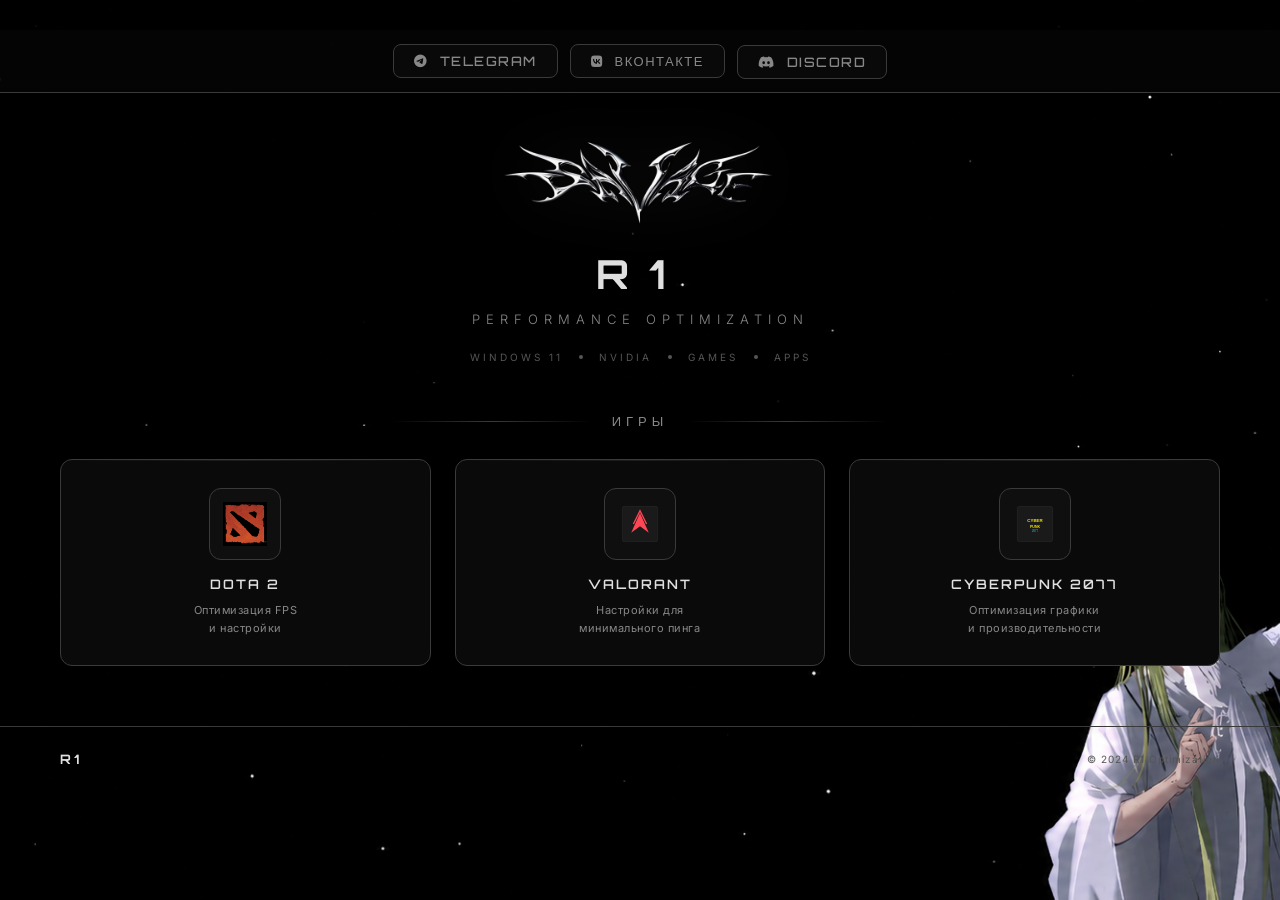
==== index.html @ d72853c5 "Update index.html" ====
<!DOCTYPE html>
<html lang="ru">
<head>
    <meta charset="UTF-8">
    <meta name="viewport" content="width=device-width, initial-scale=1.0">
    <title>R1</title>
    <link rel="preconnect" href="https://fonts.googleapis.com">
    <link rel="preconnect" href="https://fonts.gstatic.com" crossorigin>
    <link href="https://fonts.googleapis.com/css2?family=Inter:wght@300;400;500;600;700&family=Orbitron:wght@400;500;600;700;800;900&display=swap" rel="stylesheet">
    <link rel="stylesheet" href="https://cdnjs.cloudflare.com/ajax/libs/font-awesome/6.4.0/css/all.min.css">
    
    <style>
        * { margin: 0; padding: 0; box-sizing: border-box; }

        :root {
            --bg-primary: #050505;
            --bg-card: #0a0a0a;
            --bg-card-hover: #111111;
            --border-color: #3a3a3a;
            --border-hover: #6a6a6a;
            --text-primary: #e0e0e0;
            --text-secondary: #888888;
            --text-muted: #555555;
            --accent: #c0c0c0;
            --accent-glow: rgba(192, 192, 192, 0.1);
            --font-primary: 'Inter', sans-serif;
            --font-display: 'Orbitron', sans-serif;
        }

        body {
            font-family: var(--font-primary);
            background-color: var(--bg-primary);
            color: var(--text-primary);
            min-height: 100vh;
            overflow-x: hidden;
            background-image: url('pon.png');
            background-size: cover; background-position: center;
            background-attachment: fixed;
            padding-top: 30px;
        }

        /* ===== ШАПКА ===== */
        .navbar {
            display: flex;
            align-items: center;
            justify-content: center;
            gap: 12px;
            padding: 14px 40px;
            border-bottom: 1px solid var(--border-color);
            background: rgba(5, 5, 5, 0.85);
            backdrop-filter: blur(12px);
            position: relative;
            z-index: 100;
            flex-wrap: wrap;
        }

        .nav-link {
            font-family: var(--font-display);
            font-size: 13px;
            font-weight: 500;
            letter-spacing: 1.5px;
            color: var(--text-secondary);
            text-decoration: none;
            padding: 8px 20px;
            border: 1px solid var(--border-color);
            border-radius: 8px;
            transition: all 0.3s ease;
            background: rgba(255,255,255,0.02);
            text-transform: uppercase;
            position: relative;
            cursor: pointer;
        }

        .nav-link:hover {
            color: var(--text-primary);
            border-color: var(--border-hover);
            transform: translateY(-2px);
            box-shadow: 0 0 20px rgba(255,255,255,0.05);
        }

        .nav-link.telegram:hover {
            border-color: #0088cc;
            box-shadow: 0 0 25px rgba(0, 136, 204, 0.15);
        }

        .nav-link.vk:hover {
            border-color: #4c75a3;
            box-shadow: 0 0 25px rgba(76, 117, 163, 0.15);
        }

        .nav-link.discord:hover {
            border-color: #5865f2;
            box-shadow: 0 0 25px rgba(88, 101, 242, 0.15);
        }

        /* ===== ВЫПАДАЮЩЕЕ МЕНЮ DISCORD ===== */
        .discord-wrapper {
            position: relative;
            display: inline-block;
        }

        .discord-dropdown {
            display: none;
            position: absolute;
            top: calc(100% + 10px);
            left: 50%;
            transform: translateX(-50%);
            background: rgba(10, 10, 10, 0.98);
            backdrop-filter: blur(12px);
            border: 1px solid var(--border-color);
            border-radius: 12px;
            padding: 6px 0;
            min-width: 210px;
            box-shadow: 0 20px 60px rgba(0,0,0,0.8);
            z-index: 200;
        }

        .discord-dropdown a {
            display: flex;
            align-items: center;
            gap: 10px;
            padding: 10px 20px;
            color: var(--text-secondary);
            text-decoration: none;
            font-family: var(--font-primary);
            font-size: 13px;
            font-weight: 500;
            transition: all 0.2s ease;
            border-bottom: 1px solid rgba(255,255,255,0.03);
            white-space: nowrap;
        }

        .discord-dropdown a:last-child {
            border-bottom: none;
        }

        .discord-dropdown a:hover {
            background: rgba(255,255,255,0.04);
            color: #fff;
        }

        .discord-wrapper:hover .discord-dropdown {
            display: block;
            animation: fadeDropdown 0.25s ease;
        }

        @keyframes fadeDropdown {
            from { opacity: 0; transform: translateX(-50%) translateY(-8px); }
            to { opacity: 1; transform: translateX(-50%) translateY(0); }
        }

        /* ===== HERO ===== */
        .hero {
            display: flex; flex-direction: column; align-items: center; justify-content: center;
            padding: 40px 20px 20px; text-align: center; position: relative;
        }

        .hero-logo-img {
            width: 280px; max-width: 70vw; margin-bottom: 16px;
            filter: drop-shadow(0 0 30px rgba(255,255,255,0.08));
            z-index: 2;
        }

        .hero-title {
            font-family: var(--font-display);
            font-size: 40px; font-weight: 700; letter-spacing: 20px; margin-bottom: 12px;
            color: var(--text-primary);
        }

        .hero-subtitle {
            font-size: 13px; font-weight: 300; letter-spacing: 6px; text-transform: uppercase;
            color: var(--text-secondary); margin-bottom: 24px;
        }

        .hero-tags {
            display: flex; gap: 16px; align-items: center;
            font-size: 10px; letter-spacing: 3px; text-transform: uppercase;
            color: var(--text-muted);
        }

        .hero-tags .dot { width: 4px; height: 4px; background: var(--text-muted); border-radius: 50%; }

        /* ===== DIVIDER ===== */
        .section-divider {
            display: flex; align-items: center; justify-content: center;
            gap: 20px; padding: 30px 20px; position: relative;
        }

        .section-divider::before, .section-divider::after {
            content: ''; flex: 1; max-width: 200px; height: 1px;
            background: linear-gradient(90deg, transparent, var(--border-color), transparent);
        }

        .section-divider span {
            font-family: var(--font-display);
            font-size: 13px; letter-spacing: 5px; text-transform: uppercase;
            color: var(--text-secondary);
        }

        /* ===== CARDS ===== */
        .cards-section { padding: 0 60px 60px; max-width: 1400px; margin: 0 auto; }

        .cards-grid { display: grid; gap: 24px; }
        .games-grid { grid-template-columns: repeat(3, 1fr); }

        .card {
            background: var(--bg-card);
            border: 1px solid var(--border-color);
            border-radius: 12px;
            padding: 28px 18px;
            text-align: center;
            cursor: pointer;
            transition: all 0.4s cubic-bezier(0.4, 0, 0.2, 1);
            position: relative;
            overflow: hidden;
            opacity: 0;
            animation: fadeInUp 0.6s ease forwards;
        }

        .card:nth-child(1) { animation-delay: 0.05s; }
        .card:nth-child(2) { animation-delay: 0.1s; }
        .card:nth-child(3) { animation-delay: 0.15s; }

        .card::before {
            content: ''; position: absolute; top: 0; left: 0; right: 0; height: 1px;
            background: linear-gradient(90deg, transparent, rgba(255,255,255,0.08), transparent);
        }

        .card:hover {
            background: var(--bg-card-hover);
            border-color: var(--border-hover);
            transform: translateY(-4px);
            box-shadow: 0 20px 40px rgba(0,0,0,0.4);
        }

        .card-icon {
            width: 72px; height: 72px; margin: 0 auto 16px;
            display: flex; align-items: center; justify-content: center;
            border-radius: 12px; background: rgba(255,255,255,0.02);
            border: 1px solid var(--border-color);
            transition: all 0.3s ease;
        }

        .card:hover .card-icon {
            border-color: var(--border-hover);
        }

        .card-icon svg, .card-icon img { width: 44px; height: 44px; object-fit: contain; }

        .card-title {
            font-family: var(--font-display);
            font-size: 13px; font-weight: 600; letter-spacing: 2px;
            margin-bottom: 10px; color: var(--text-primary);
        }

        .card-desc {
            font-size: 11px; line-height: 1.6; color: var(--text-secondary); letter-spacing: 0.5px;
        }

        /* ===== FOOTER ===== */
        .footer {
            border-top: 1px solid var(--border-color);
            padding: 24px 60px;
            display: flex;
            align-items: center;
            justify-content: space-between;
        }

        .footer-logo {
            font-family: var(--font-display);
            font-size: 13px; font-weight: 700; letter-spacing: 3px; color: var(--text-primary);
        }

        .footer-copy { font-size: 10px; color: var(--text-muted); letter-spacing: 1px; }

        /* ===== ANIMATIONS ===== */
        @keyframes fadeInUp {
            from { opacity: 0; transform: translateY(30px); }
            to { opacity: 1; transform: translateY(0); }
        }

        /* ===== RESPONSIVE ===== */
        @media (max-width: 992px) { .games-grid { grid-template-columns: repeat(2, 1fr); } }
        @media (max-width: 768px) {
            .navbar { padding: 12px 20px; gap: 8px; }
            .nav-link { font-size: 11px; padding: 6px 14px; letter-spacing: 1px; }
            .discord-dropdown { min-width: 180px; }
            .discord-dropdown a { font-size: 12px; padding: 8px 16px; }
            .hero-title { font-size: 28px; letter-spacing: 12px; }
            .hero-subtitle { font-size: 11px; letter-spacing: 4px; }
            .cards-section { padding: 0 24px 40px; }
            .cards-grid { gap: 16px; }
            .card { padding: 20px 14px; }
            .footer { flex-direction: column; gap: 12px; text-align: center; padding: 20px; }
        }
        @media (max-width: 480px) {
            .games-grid { grid-template-columns: 1fr; }
            .hero-tags { flex-wrap: wrap; justify-content: center; }
            .hero-logo-img { width: 200px; }
            .navbar { gap: 6px; }
            .nav-link { font-size: 10px; padding: 4px 10px; letter-spacing: 0.5px; }
        }
    </style>
</head>
<body>

    <!-- ===== ШАПКА ===== -->
    <nav class="navbar">
        <a href="https://t.me/tiredR1mty" target="_blank" class="nav-link telegram">
            <i class="fab fa-telegram-plane" style="margin-right: 6px;"></i> Telegram
        </a>
        <a href="https://vk.ru/r1mtyqwe" target="_blank" class="nav-link vk">
            <i class="fab fa-vk" style="margin-right: 6px;"></i> ВКонтакте
        </a>
        <div class="discord-wrapper">
            <span class="nav-link discord">
                <i class="fab fa-discord" style="margin-right: 6px;"></i> Discord
            </span>
            <div class="discord-dropdown">
                <a href="https://discord.com/users/r1mty.dll" target="_blank">
                    <i class="fas fa-envelope"></i> Личные сообщения
                </a>
                <a href="https://discord.gg/6UknAxkWV" target="_blank">
                    <i class="fas fa-users"></i> Зайти на сервер
                </a>
            </div>
        </div>
    </nav>

    <!-- HERO -->
    <section class="hero">
        <img src="fon.png" alt="R1 Logo" class="hero-logo-img">
        <h1 class="hero-title">R1</h1>
        <p class="hero-subtitle">Performance Optimization</p>
        <div class="hero-tags">
            <span>Windows 11</span><span class="dot"></span>
            <span>NVIDIA</span><span class="dot"></span>
            <span>Games</span><span class="dot"></span>
            <span>Apps</span>
        </div>
    </section>

    <!-- GAMES SECTION -->
    <div class="section-divider">
        <span>Игры</span>
    </div>

    <section class="cards-section">
        <div class="cards-grid games-grid">
            <!-- Dota 2 -->
            <a href="dota.html" style="text-decoration: none; color: inherit; display: block;">
                <div class="card">
                    <div class="card-icon">
                        <img src="dota.jpg" alt="Dota 2 Icon" onerror="this.style.display='none'; this.parentElement.innerHTML='&lt;span style=&quot;font-size:22px;font-weight:700;color:#e74c3c;&quot;&gt;DOTA&lt;/span&gt;'">
                    </div>
                    <h3 class="card-title">DOTA 2</h3>
                    <p class="card-desc">Оптимизация FPS<br>и настройки</p>
                </div>
            </a>

            <!-- Valorant -->
            <div class="card">
                <div class="card-icon">
                    <svg viewBox="0 0 100 100" width="44" height="44">
                        <rect x="10" y="10" width="80" height="80" rx="4" fill="#1a1a1a" stroke="#333" stroke-width="1"/>
                        <path d="M30 70 L50 25 L70 70 L50 55 Z" fill="#ff4655"/>
                        <path d="M35 50 L50 20 L65 50" fill="none" stroke="#ff4655" stroke-width="3"/>
                    </svg>
                </div>
                <h3 class="card-title">VALORANT</h3>
                <p class="card-desc">Настройки для<br>минимального пинга</p>
            </div>

            <!-- Cyberpunk -->
            <div class="card">
                <div class="card-icon">
                    <svg viewBox="0 0 100 100" width="44" height="44">
                        <rect x="10" y="10" width="80" height="80" rx="4" fill="#1a1a1a" stroke="#333" stroke-width="1"/>
                        <text x="50" y="45" text-anchor="middle" fill="#fcee0a" font-family="Arial" font-size="10" font-weight="bold">CYBER</text>
                        <text x="50" y="58" text-anchor="middle" fill="#fcee0a" font-family="Arial" font-size="8" font-weight="bold">PUNK</text>
                        <text x="50" y="68" text-anchor="middle" fill="#00f0ff" font-family="Arial" font-size="6">2077</text>
                    </svg>
                </div>
                <h3 class="card-title">CYBERPUNK 2077</h3>
                <p class="card-desc">Оптимизация графики<br>и производительности</p>
            </div>
        </div>
    </section>

    <!-- FOOTER -->
    <footer class="footer">
        <div class="footer-logo">R1</div>
        <div class="footer-copy">© 2024 R1 Optimization</div>
    </footer>

    <script src="script.js"></script>

</body>
</html>
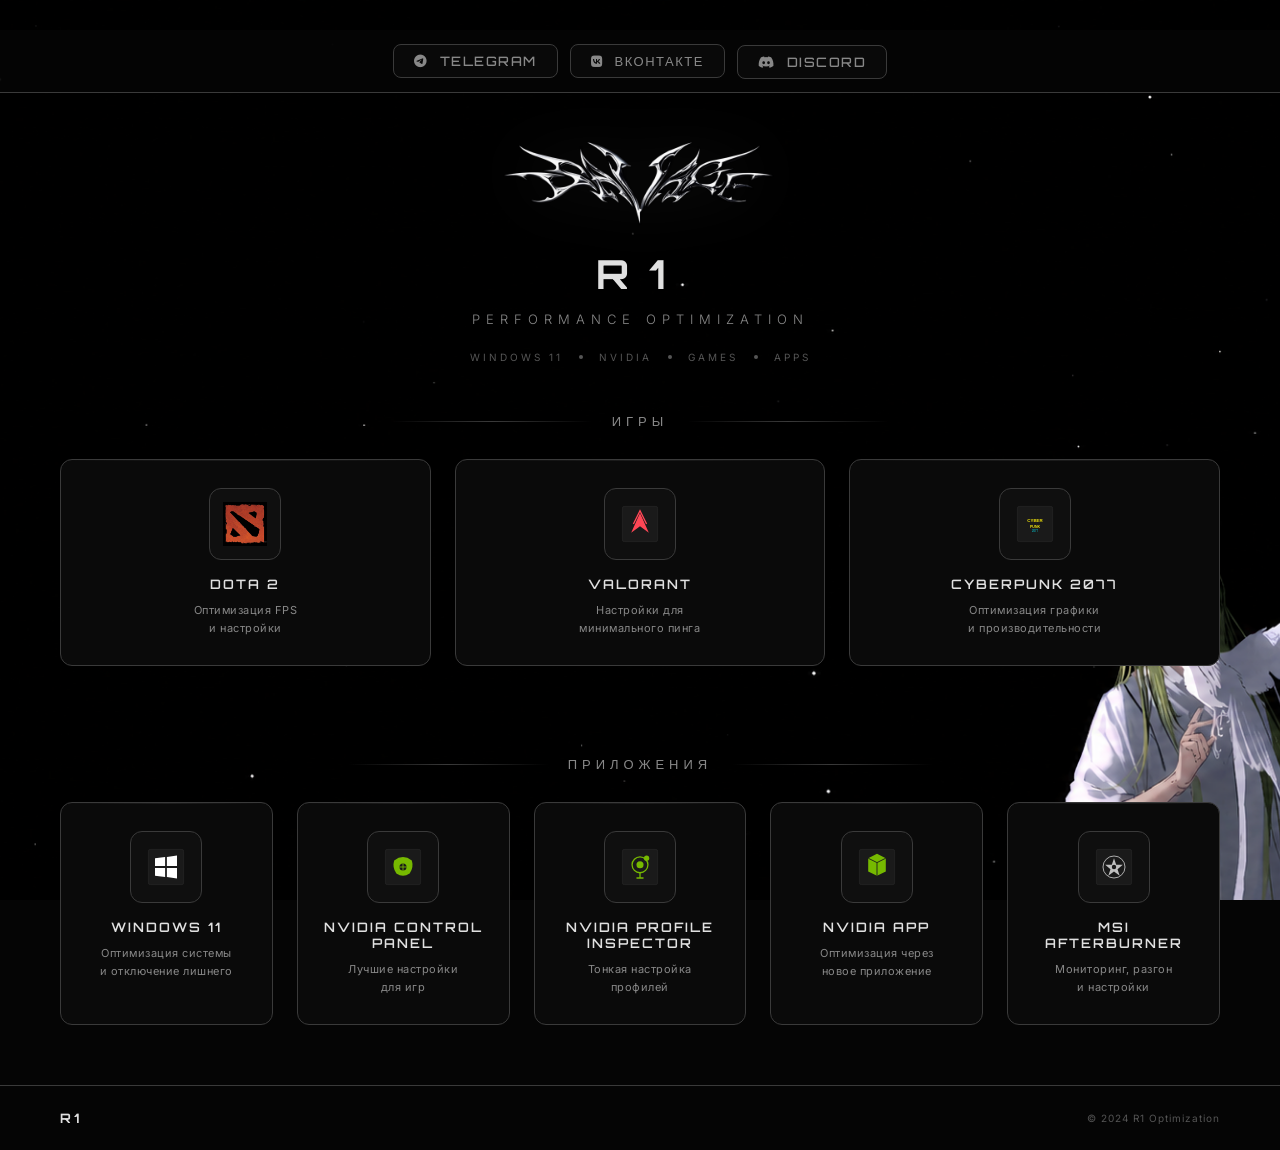
==== commit 514991d3: "Update index.html" ====
--- a/index.html
+++ b/index.html
@@ -202,6 +202,7 @@
 
         .cards-grid { display: grid; gap: 24px; }
         .games-grid { grid-template-columns: repeat(3, 1fr); }
+        .apps-grid { grid-template-columns: repeat(5, 1fr); }
 
         .card {
             background: var(--bg-card);
@@ -220,6 +221,11 @@
         .card:nth-child(1) { animation-delay: 0.05s; }
         .card:nth-child(2) { animation-delay: 0.1s; }
         .card:nth-child(3) { animation-delay: 0.15s; }
+        .card:nth-child(4) { animation-delay: 0.2s; }
+        .card:nth-child(5) { animation-delay: 0.25s; }
+        .card:nth-child(6) { animation-delay: 0.3s; }
+        .card:nth-child(7) { animation-delay: 0.35s; }
+        .card:nth-child(8) { animation-delay: 0.4s; }
 
         .card::before {
             content: ''; position: absolute; top: 0; left: 0; right: 0; height: 1px;
@@ -280,7 +286,8 @@
         }
 
         /* ===== RESPONSIVE ===== */
-        @media (max-width: 992px) { .games-grid { grid-template-columns: repeat(2, 1fr); } }
+        @media (max-width: 1200px) { .apps-grid { grid-template-columns: repeat(3, 1fr); } }
+        @media (max-width: 992px) { .games-grid { grid-template-columns: repeat(2, 1fr); } .apps-grid { grid-template-columns: repeat(2, 1fr); } }
         @media (max-width: 768px) {
             .navbar { padding: 12px 20px; gap: 8px; }
             .nav-link { font-size: 11px; padding: 6px 14px; letter-spacing: 1px; }
@@ -294,7 +301,7 @@
             .footer { flex-direction: column; gap: 12px; text-align: center; padding: 20px; }
         }
         @media (max-width: 480px) {
-            .games-grid { grid-template-columns: 1fr; }
+            .games-grid, .apps-grid { grid-template-columns: 1fr; }
             .hero-tags { flex-wrap: wrap; justify-content: center; }
             .hero-logo-img { width: 200px; }
             .navbar { gap: 6px; }
@@ -340,7 +347,7 @@
         </div>
     </section>
 
-    <!-- GAMES SECTION -->
+    <!-- ===== ИГРЫ ===== -->
     <div class="section-divider">
         <span>Игры</span>
     </div>
@@ -387,13 +394,94 @@
         </div>
     </section>
 
-    <!-- FOOTER -->
+    <!-- ===== ПРИЛОЖЕНИЯ ===== -->
+    <div class="section-divider">
+        <span>Приложения</span>
+    </div>
+
+    <section class="cards-section">
+        <div class="cards-grid apps-grid">
+            <!-- Windows 11 -->
+            <div class="card">
+                <div class="card-icon">
+                    <svg viewBox="0 0 100 100" width="44" height="44">
+                        <rect x="10" y="10" width="80" height="80" rx="4" fill="#1a1a1a" stroke="#333" stroke-width="1"/>
+                        <path d="M25 30 L48 27 L48 48 L25 48 Z" fill="white"/>
+                        <path d="M52 27 L75 24 L75 48 L52 48 Z" fill="white"/>
+                        <path d="M25 52 L48 52 L48 73 L25 70 Z" fill="white"/>
+                        <path d="M52 52 L75 52 L75 76 L52 73 Z" fill="white"/>
+                    </svg>
+                </div>
+                <h3 class="card-title">WINDOWS 11</h3>
+                <p class="card-desc">Оптимизация системы<br>и отключение лишнего</p>
+            </div>
+
+            <!-- NVIDIA Control Panel -->
+            <div class="card">
+                <div class="card-icon">
+                    <svg viewBox="0 0 100 100" width="44" height="44">
+                        <rect x="10" y="10" width="80" height="80" rx="4" fill="#1a1a1a" stroke="#333" stroke-width="1"/>
+                        <path d="M30 35 Q50 20 70 35 Q75 50 65 65 Q50 75 35 65 Q25 50 30 35" fill="#76b900"/>
+                        <circle cx="50" cy="50" r="8" fill="#1a1a1a"/>
+                        <path d="M50 42 L50 58 M42 50 L58 50" stroke="#76b900" stroke-width="2"/>
+                    </svg>
+                </div>
+                <h3 class="card-title">NVIDIA CONTROL PANEL</h3>
+                <p class="card-desc">Лучшие настройки<br>для игр</p>
+            </div>
+
+            <!-- NVIDIA Profile Inspector -->
+            <div class="card">
+                <div class="card-icon">
+                    <svg viewBox="0 0 100 100" width="44" height="44">
+                        <rect x="10" y="10" width="80" height="80" rx="4" fill="#1a1a1a" stroke="#333" stroke-width="1"/>
+                        <circle cx="50" cy="45" r="18" fill="none" stroke="#76b900" stroke-width="3"/>
+                        <circle cx="50" cy="45" r="8" fill="#76b900"/>
+                        <line x1="50" y1="63" x2="50" y2="75" stroke="#76b900" stroke-width="3"/>
+                        <line x1="42" y1="75" x2="58" y2="75" stroke="#76b900" stroke-width="3"/>
+                        <circle cx="65" cy="30" r="6" fill="#76b900"/>
+                    </svg>
+                </div>
+                <h3 class="card-title">NVIDIA PROFILE INSPECTOR</h3>
+                <p class="card-desc">Тонкая настройка<br>профилей</p>
+            </div>
+
+            <!-- NVIDIA App -->
+            <div class="card">
+                <div class="card-icon">
+                    <svg viewBox="0 0 100 100" width="44" height="44">
+                        <rect x="10" y="10" width="80" height="80" rx="4" fill="#1a1a1a" stroke="#333" stroke-width="1"/>
+                        <path d="M30 30 L50 20 L70 30 L70 60 L50 70 L30 60 Z" fill="#76b900"/>
+                        <path d="M30 30 L50 40 L70 30" fill="none" stroke="#1a1a1a" stroke-width="2"/>
+                        <path d="M50 40 L50 70" fill="none" stroke="#1a1a1a" stroke-width="2"/>
+                    </svg>
+                </div>
+                <h3 class="card-title">NVIDIA APP</h3>
+                <p class="card-desc">Оптимизация через<br>новое приложение</p>
+            </div>
+
+            <!-- MSI Afterburner -->
+            <div class="card">
+                <div class="card-icon">
+                    <svg viewBox="0 0 100 100" width="44" height="44">
+                        <rect x="10" y="10" width="80" height="80" rx="4" fill="#1a1a1a" stroke="#333" stroke-width="1"/>
+                        <circle cx="50" cy="50" r="25" fill="none" stroke="#c0c0c0" stroke-width="2"/>
+                        <path d="M50 30 L55 45 L70 45 L58 55 L63 70 L50 60 L37 70 L42 55 L30 45 L45 45 Z" fill="#c0c0c0"/>
+                        <circle cx="50" cy="50" r="5" fill="#1a1a1a"/>
+                    </svg>
+                </div>
+                <h3 class="card-title">MSI AFTERBURNER</h3>
+                <p class="card-desc">Мониторинг, разгон<br>и настройки</p>
+            </div>
+        </div>
+    </section>
+
+    <!-- ===== FOOTER ===== -->
     <footer class="footer">
         <div class="footer-logo">R1</div>
         <div class="footer-copy">© 2024 R1 Optimization</div>
     </footer>
 
     <script src="script.js"></script>
-
 </body>
 </html>
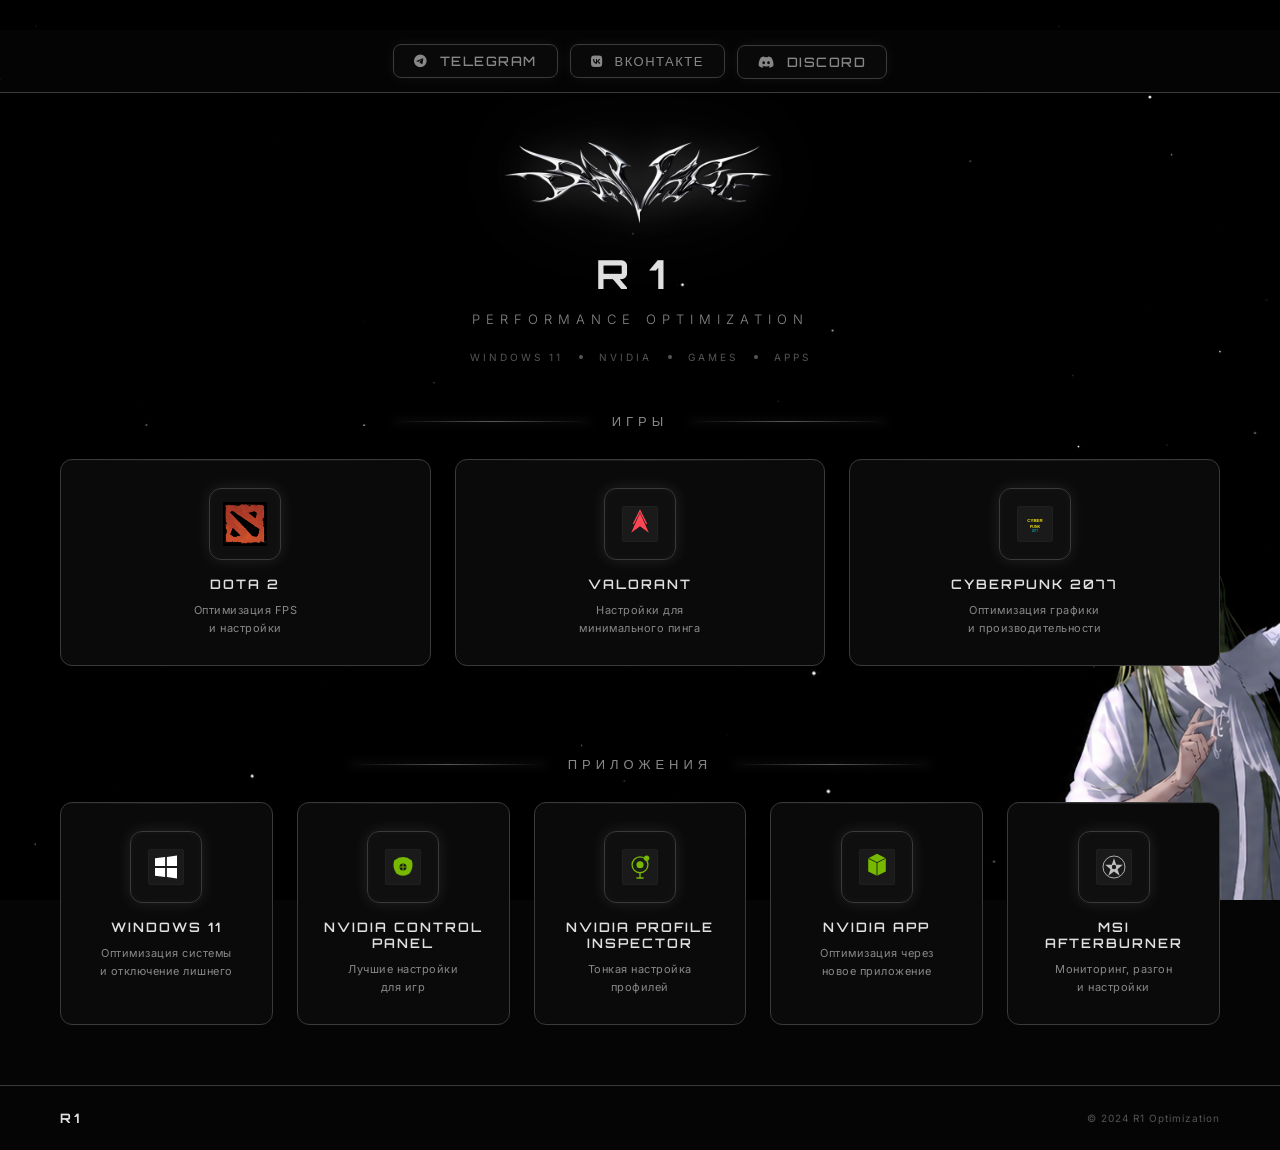
==== commit 603c72bb: "Update index.html" ====
--- a/index.html
+++ b/index.html
@@ -71,11 +71,15 @@
             cursor: pointer;
         }
 
+        .nav-link {
+            box-shadow: 0 0 14px rgba(255,255,255,0.06), inset 0 0 8px rgba(255,255,255,0.02);
+        }
+
         .nav-link:hover {
             color: var(--text-primary);
             border-color: var(--border-hover);
             transform: translateY(-2px);
-            box-shadow: 0 0 20px rgba(255,255,255,0.05);
+            box-shadow: 0 0 24px rgba(255,255,255,0.12);
         }
 
         .nav-link.telegram:hover {
@@ -157,7 +161,7 @@
 
         .hero-logo-img {
             width: 280px; max-width: 70vw; margin-bottom: 16px;
-            filter: drop-shadow(0 0 30px rgba(255,255,255,0.08));
+            filter: drop-shadow(0 0 18px rgba(255,255,255,0.25)) drop-shadow(0 0 45px rgba(255,255,255,0.12));
             z-index: 2;
         }
 
@@ -188,7 +192,8 @@
 
         .section-divider::before, .section-divider::after {
             content: ''; flex: 1; max-width: 200px; height: 1px;
-            background: linear-gradient(90deg, transparent, var(--border-color), transparent);
+            background: linear-gradient(90deg, transparent, rgba(255,255,255,0.35), transparent);
+            box-shadow: 0 0 8px rgba(255,255,255,0.25);
         }
 
         .section-divider span {
@@ -244,11 +249,13 @@
             display: flex; align-items: center; justify-content: center;
             border-radius: 12px; background: rgba(255,255,255,0.02);
             border: 1px solid var(--border-color);
+            box-shadow: 0 0 16px rgba(255,255,255,0.1), inset 0 0 10px rgba(255,255,255,0.03);
             transition: all 0.3s ease;
         }
 
         .card:hover .card-icon {
             border-color: var(--border-hover);
+            box-shadow: 0 0 26px rgba(255,255,255,0.2), inset 0 0 12px rgba(255,255,255,0.05);
         }
 
         .card-icon svg, .card-icon img { width: 44px; height: 44px; object-fit: contain; }
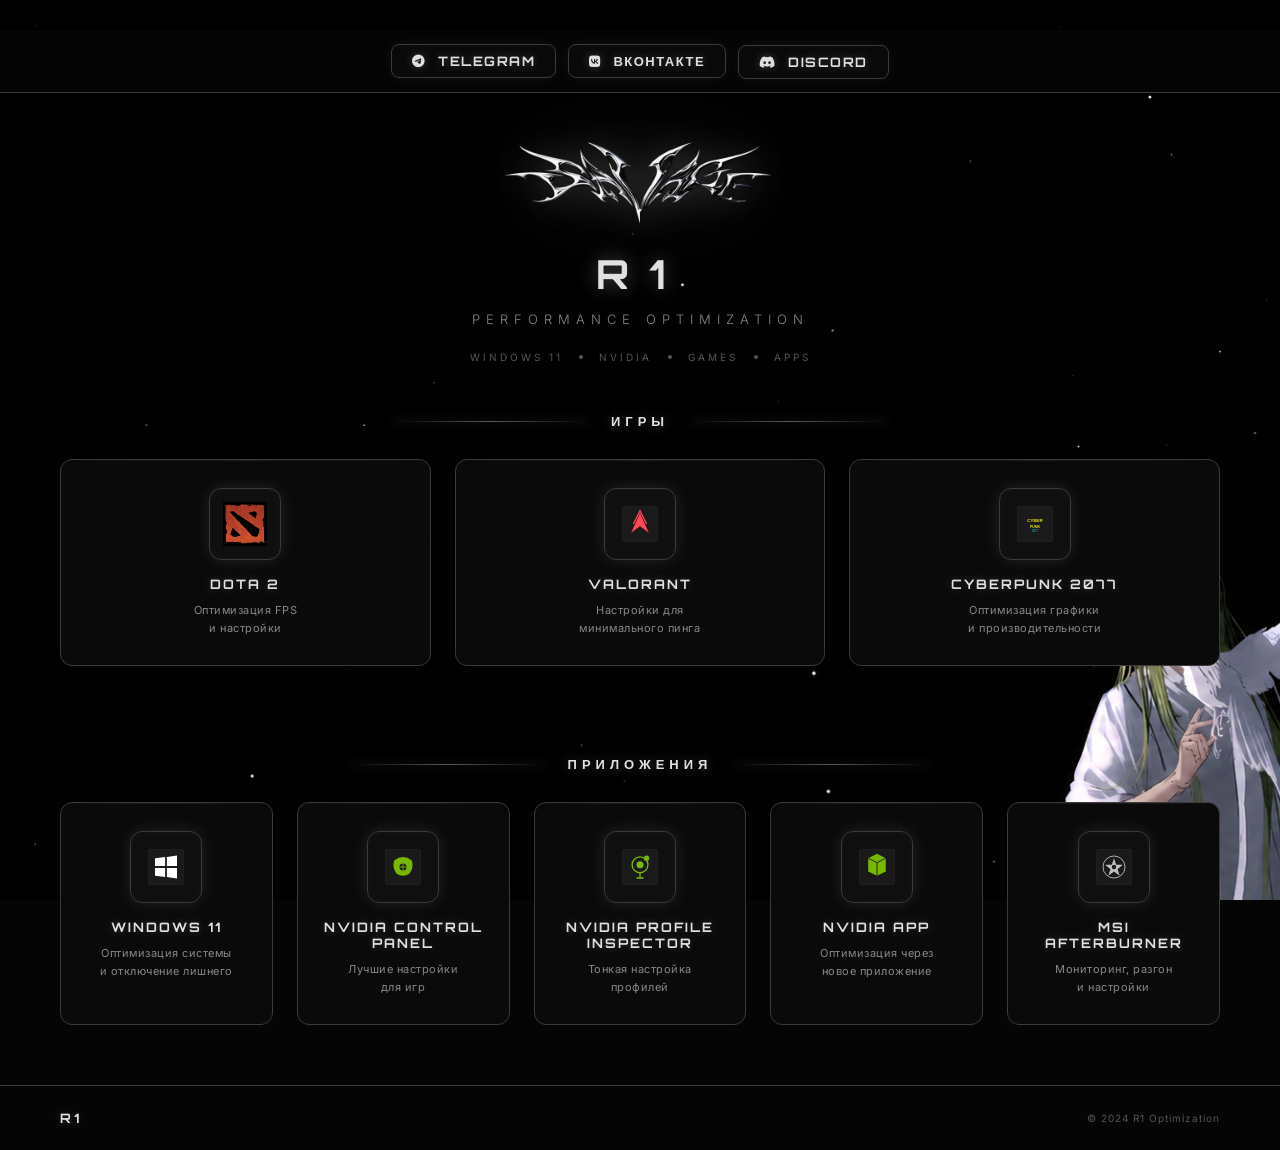
==== commit 997f82cf: "Update index.html" ====
--- a/index.html
+++ b/index.html
@@ -10,6 +10,13 @@
     <link rel="stylesheet" href="https://cdnjs.cloudflare.com/ajax/libs/font-awesome/6.4.0/css/all.min.css">
     
     <style>
+        @font-face {
+            font-family: 'UB Future';
+            src: url('UB-Future_Bold.otf') format('opentype');
+            font-weight: 700;
+            font-display: swap;
+        }
+
         * { margin: 0; padding: 0; box-sizing: border-box; }
 
         :root {
@@ -24,7 +31,7 @@
             --accent: #c0c0c0;
             --accent-glow: rgba(192, 192, 192, 0.1);
             --font-primary: 'Inter', sans-serif;
-            --font-display: 'Orbitron', sans-serif;
+            --font-display: 'UB Future', 'Orbitron', sans-serif;
         }
 
         body {
@@ -57,9 +64,9 @@
         .nav-link {
             font-family: var(--font-display);
             font-size: 13px;
-            font-weight: 500;
+            font-weight: 700;
             letter-spacing: 1.5px;
-            color: var(--text-secondary);
+            color: var(--text-primary);
             text-decoration: none;
             padding: 8px 20px;
             border: 1px solid var(--border-color);
@@ -69,6 +76,7 @@
             text-transform: uppercase;
             position: relative;
             cursor: pointer;
+            text-shadow: 0 0 10px rgba(255,255,255,0.25);
         }
 
         .nav-link {
@@ -169,6 +177,7 @@
             font-family: var(--font-display);
             font-size: 40px; font-weight: 700; letter-spacing: 20px; margin-bottom: 12px;
             color: var(--text-primary);
+            text-shadow: 0 0 20px rgba(255,255,255,0.3);
         }
 
         .hero-subtitle {
@@ -199,7 +208,9 @@
         .section-divider span {
             font-family: var(--font-display);
             font-size: 13px; letter-spacing: 5px; text-transform: uppercase;
-            color: var(--text-secondary);
+            color: var(--text-primary);
+            font-weight: 700;
+            text-shadow: 0 0 12px rgba(255,255,255,0.25);
         }
 
         /* ===== CARDS ===== */
@@ -262,8 +273,9 @@
 
         .card-title {
             font-family: var(--font-display);
-            font-size: 13px; font-weight: 600; letter-spacing: 2px;
+            font-size: 13px; font-weight: 700; letter-spacing: 2px;
             margin-bottom: 10px; color: var(--text-primary);
+            text-shadow: 0 0 10px rgba(255,255,255,0.2);
         }
 
         .card-desc {
@@ -282,6 +294,7 @@
         .footer-logo {
             font-family: var(--font-display);
             font-size: 13px; font-weight: 700; letter-spacing: 3px; color: var(--text-primary);
+            text-shadow: 0 0 10px rgba(255,255,255,0.2);
         }
 
         .footer-copy { font-size: 10px; color: var(--text-muted); letter-spacing: 1px; }
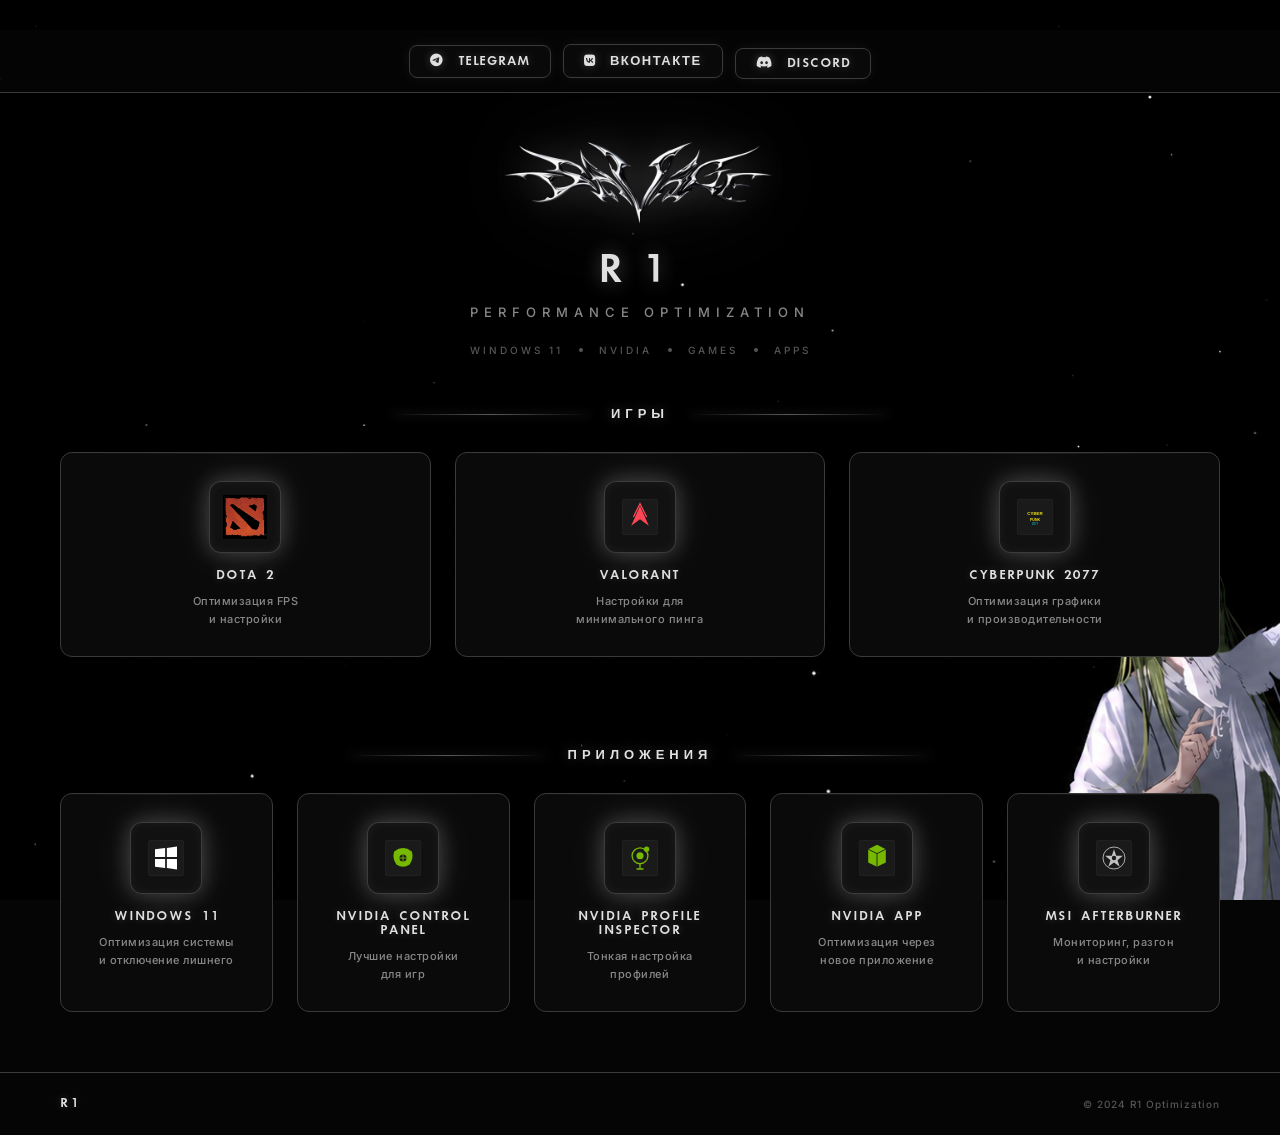
==== commit ef94f3a0: "Update index.html" ====
--- a/index.html
+++ b/index.html
@@ -36,6 +36,7 @@
 
         body {
             font-family: var(--font-primary);
+            font-weight: 500;
             background-color: var(--bg-primary);
             color: var(--text-primary);
             min-height: 100vh;
@@ -181,7 +182,7 @@
         }
 
         .hero-subtitle {
-            font-size: 13px; font-weight: 300; letter-spacing: 6px; text-transform: uppercase;
+            font-size: 13px; font-weight: 500; letter-spacing: 6px; text-transform: uppercase;
             color: var(--text-secondary); margin-bottom: 24px;
         }
 
@@ -258,15 +259,15 @@
         .card-icon {
             width: 72px; height: 72px; margin: 0 auto 16px;
             display: flex; align-items: center; justify-content: center;
-            border-radius: 12px; background: rgba(255,255,255,0.02);
-            border: 1px solid var(--border-color);
-            box-shadow: 0 0 16px rgba(255,255,255,0.1), inset 0 0 10px rgba(255,255,255,0.03);
+            border-radius: 12px; background: rgba(255,255,255,0.03);
+            border: 1px solid rgba(255,255,255,0.18);
+            box-shadow: 0 0 22px rgba(255,255,255,0.22), 0 0 45px rgba(255,255,255,0.1), inset 0 0 12px rgba(255,255,255,0.05);
             transition: all 0.3s ease;
         }
 
         .card:hover .card-icon {
             border-color: var(--border-hover);
-            box-shadow: 0 0 26px rgba(255,255,255,0.2), inset 0 0 12px rgba(255,255,255,0.05);
+            box-shadow: 0 0 34px rgba(255,255,255,0.32), 0 0 60px rgba(255,255,255,0.15), inset 0 0 14px rgba(255,255,255,0.08);
         }
 
         .card-icon svg, .card-icon img { width: 44px; height: 44px; object-fit: contain; }
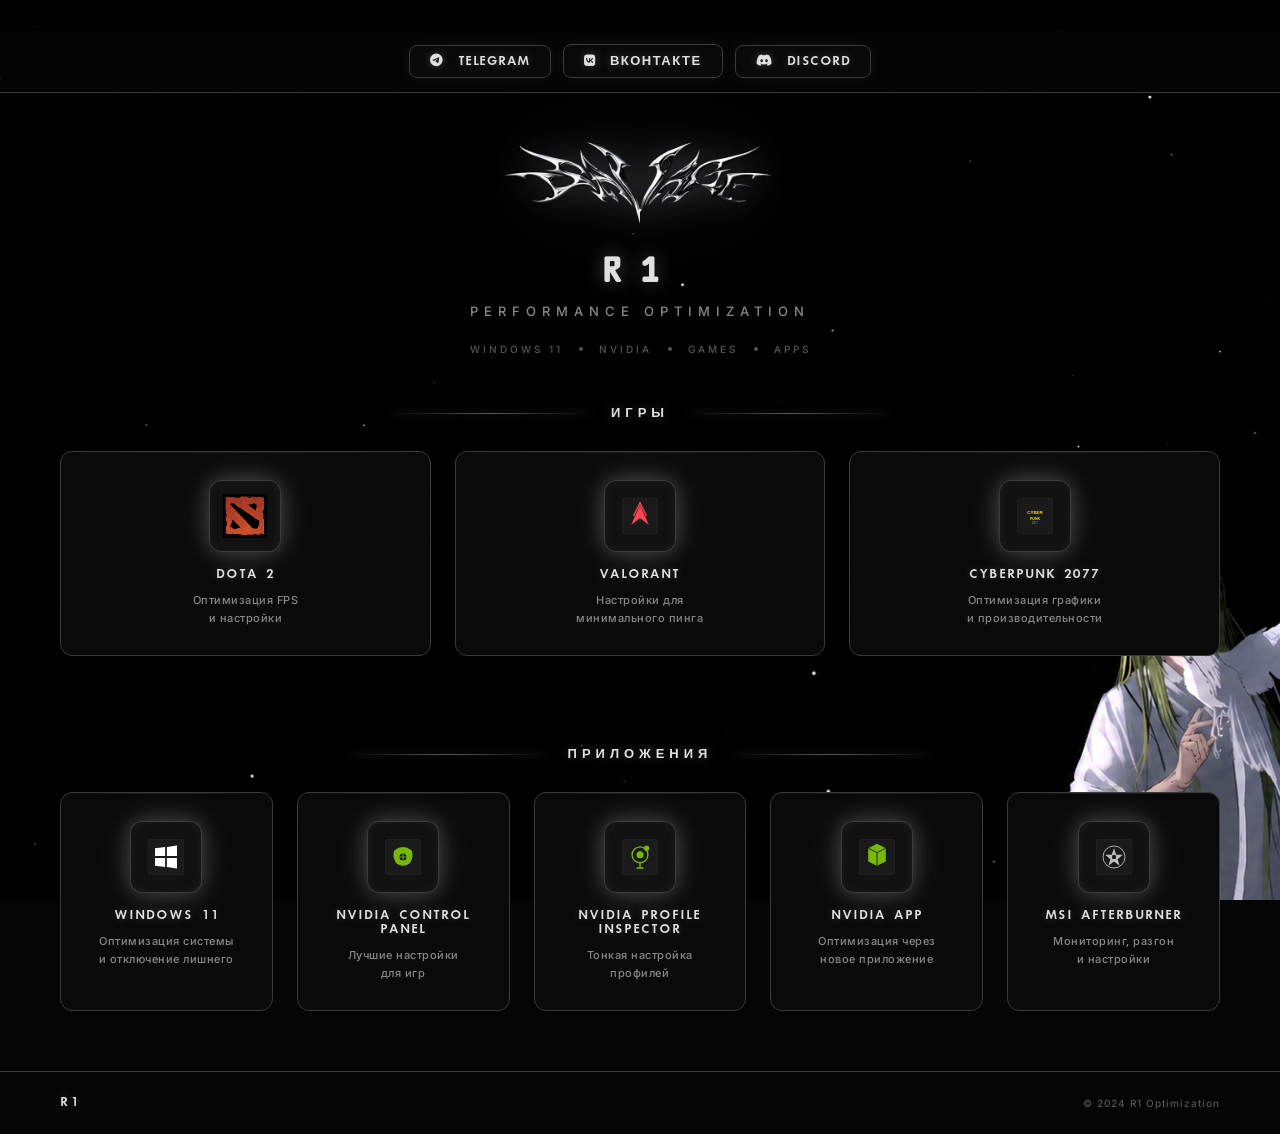
==== commit e6537699: "Update index.html" ====
--- a/index.html
+++ b/index.html
@@ -17,6 +17,13 @@
             font-display: swap;
         }
 
+        @font-face {
+            font-family: 'SchriftXP';
+            src: url('FE-SchriftXP-Regular.otf') format('opentype');
+            font-weight: 400;
+            font-display: swap;
+        }
+
         * { margin: 0; padding: 0; box-sizing: border-box; }
 
         :root {
@@ -106,62 +113,6 @@
             box-shadow: 0 0 25px rgba(88, 101, 242, 0.15);
         }
 
-        /* ===== ВЫПАДАЮЩЕЕ МЕНЮ DISCORD ===== */
-        .discord-wrapper {
-            position: relative;
-            display: inline-block;
-        }
-
-        .discord-dropdown {
-            display: none;
-            position: absolute;
-            top: calc(100% + 10px);
-            left: 50%;
-            transform: translateX(-50%);
-            background: rgba(10, 10, 10, 0.98);
-            backdrop-filter: blur(12px);
-            border: 1px solid var(--border-color);
-            border-radius: 12px;
-            padding: 6px 0;
-            min-width: 210px;
-            box-shadow: 0 20px 60px rgba(0,0,0,0.8);
-            z-index: 200;
-        }
-
-        .discord-dropdown a {
-            display: flex;
-            align-items: center;
-            gap: 10px;
-            padding: 10px 20px;
-            color: var(--text-secondary);
-            text-decoration: none;
-            font-family: var(--font-primary);
-            font-size: 13px;
-            font-weight: 500;
-            transition: all 0.2s ease;
-            border-bottom: 1px solid rgba(255,255,255,0.03);
-            white-space: nowrap;
-        }
-
-        .discord-dropdown a:last-child {
-            border-bottom: none;
-        }
-
-        .discord-dropdown a:hover {
-            background: rgba(255,255,255,0.04);
-            color: #fff;
-        }
-
-        .discord-wrapper:hover .discord-dropdown {
-            display: block;
-            animation: fadeDropdown 0.25s ease;
-        }
-
-        @keyframes fadeDropdown {
-            from { opacity: 0; transform: translateX(-50%) translateY(-8px); }
-            to { opacity: 1; transform: translateX(-50%) translateY(0); }
-        }
-
         /* ===== HERO ===== */
         .hero {
             display: flex; flex-direction: column; align-items: center; justify-content: center;
@@ -175,7 +126,7 @@
         }
 
         .hero-title {
-            font-family: var(--font-display);
+            font-family: 'SchriftXP', var(--font-display);
             font-size: 40px; font-weight: 700; letter-spacing: 20px; margin-bottom: 12px;
             color: var(--text-primary);
             text-shadow: 0 0 20px rgba(255,255,255,0.3);
@@ -312,8 +263,6 @@
         @media (max-width: 768px) {
             .navbar { padding: 12px 20px; gap: 8px; }
             .nav-link { font-size: 11px; padding: 6px 14px; letter-spacing: 1px; }
-            .discord-dropdown { min-width: 180px; }
-            .discord-dropdown a { font-size: 12px; padding: 8px 16px; }
             .hero-title { font-size: 28px; letter-spacing: 12px; }
             .hero-subtitle { font-size: 11px; letter-spacing: 4px; }
             .cards-section { padding: 0 24px 40px; }
@@ -340,19 +289,9 @@
         <a href="https://vk.ru/r1mtyqwe" target="_blank" class="nav-link vk">
             <i class="fab fa-vk" style="margin-right: 6px;"></i> ВКонтакте
         </a>
-        <div class="discord-wrapper">
-            <span class="nav-link discord">
-                <i class="fab fa-discord" style="margin-right: 6px;"></i> Discord
-            </span>
-            <div class="discord-dropdown">
-                <a href="https://discord.com/users/r1mty.dll" target="_blank">
-                    <i class="fas fa-envelope"></i> Личные сообщения
-                </a>
-                <a href="https://discord.gg/6UknAxkWV" target="_blank">
-                    <i class="fas fa-users"></i> Зайти на сервер
-                </a>
-            </div>
-        </div>
+        <a href="https://discord.gg/6UknAxkWV" target="_blank" class="nav-link discord">
+            <i class="fab fa-discord" style="margin-right: 6px;"></i> Discord
+        </a>
     </nav>
 
     <!-- HERO -->
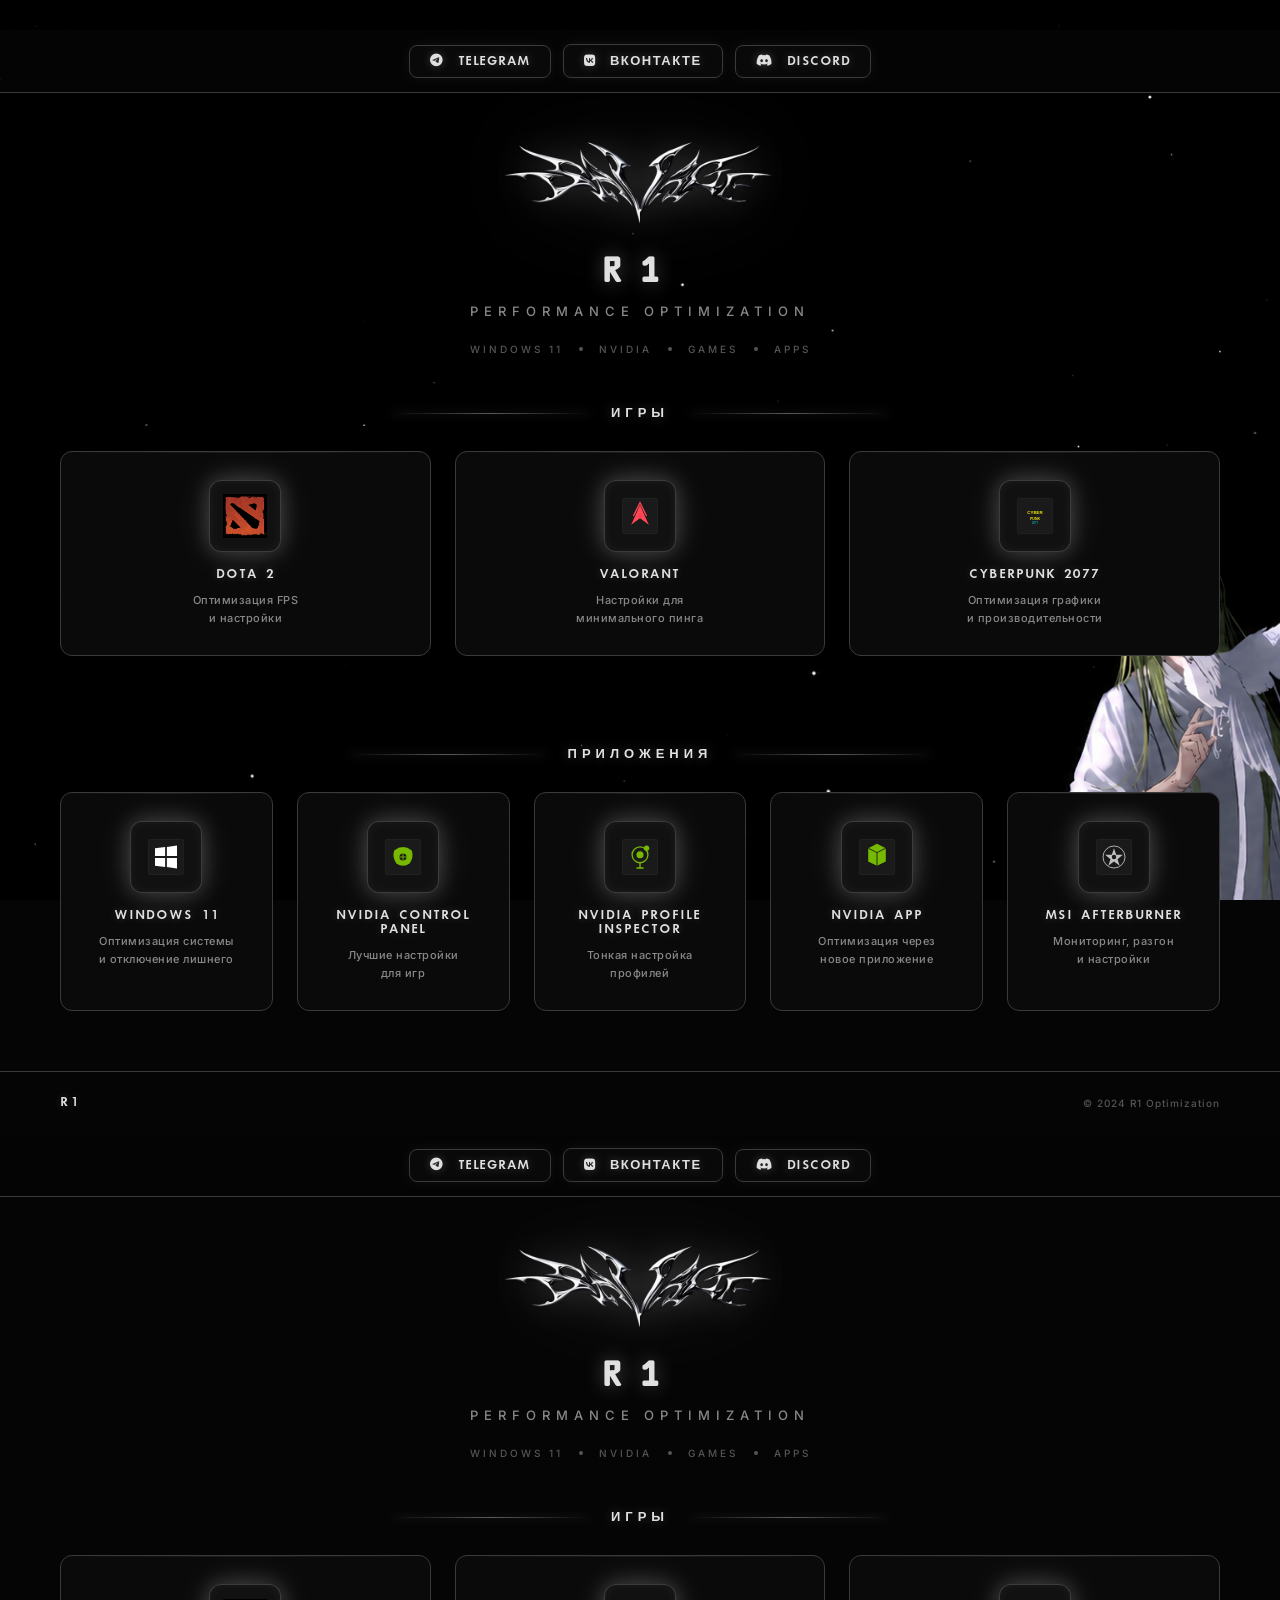
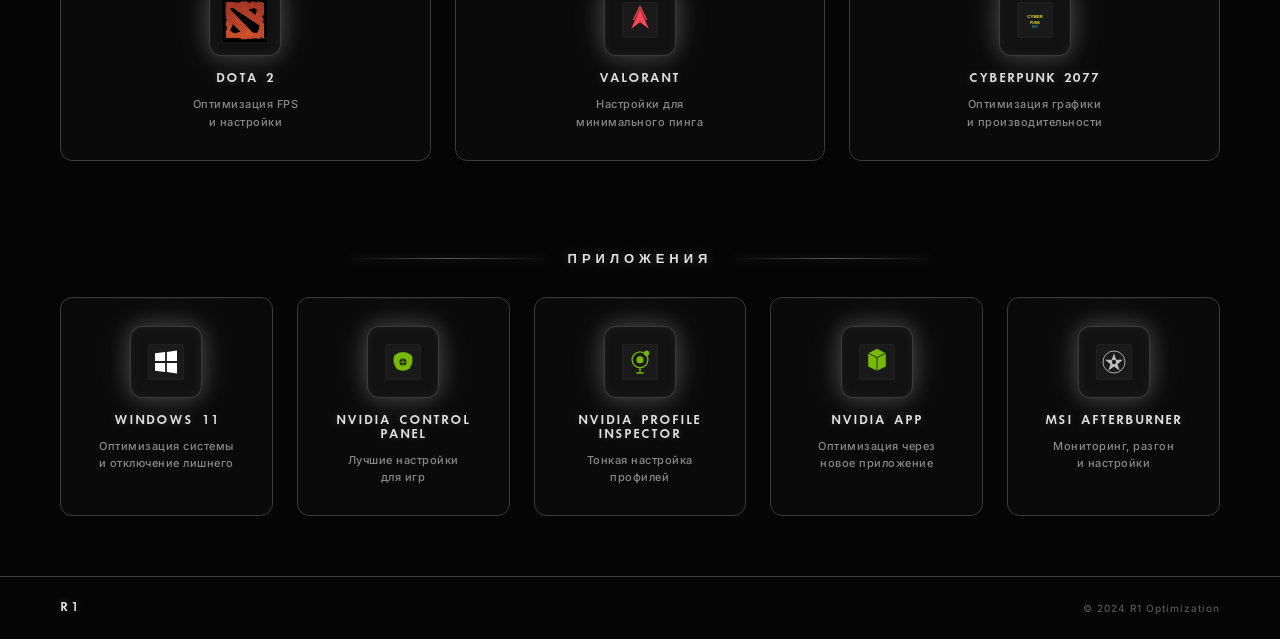
==== commit e8a24af0: "Update index.html" ====
--- a/index.html
+++ b/index.html
@@ -289,7 +289,7 @@
         <a href="https://vk.ru/r1mtyqwe" target="_blank" class="nav-link vk">
             <i class="fab fa-vk" style="margin-right: 6px;"></i> ВКонтакте
         </a>
-        <a href="https://discord.gg/6UknAxkWV" target="_blank" class="nav-link discord">
+        <a href="https://discord.gg/tMqzze3SBf" target="_blank" class="nav-link discord">
             <i class="fab fa-discord" style="margin-right: 6px;"></i> Discord
         </a>
     </nav>
@@ -444,4 +444,450 @@
 
     <script src="script.js"></script>
 </body>
+</html><!DOCTYPE html>
+<html lang="ru">
+<head>
+    <meta charset="UTF-8">
+    <meta name="viewport" content="width=device-width, initial-scale=1.0">
+    <title>R1</title>
+    <link rel="preconnect" href="https://fonts.googleapis.com">
+    <link rel="preconnect" href="https://fonts.gstatic.com" crossorigin>
+    <link href="https://fonts.googleapis.com/css2?family=Inter:wght@300;400;500;600;700&family=Orbitron:wght@400;500;600;700;800;900&display=swap" rel="stylesheet">
+    <link rel="stylesheet" href="https://cdnjs.cloudflare.com/ajax/libs/font-awesome/6.4.0/css/all.min.css">
+    
+    <style>
+        @font-face {
+            font-family: 'UB Future';
+            src: url('UB-Future_Bold.otf') format('opentype');
+            font-weight: 700;
+            font-display: swap;
+        }
+
+        @font-face {
+            font-family: 'SchriftXP';
+            src: url('FE-SchriftXP-Regular.otf') format('opentype');
+            font-weight: 400;
+            font-display: swap;
+        }
+
+        * { margin: 0; padding: 0; box-sizing: border-box; }
+
+        :root {
+            --bg-primary: #050505;
+            --bg-card: #0a0a0a;
+            --bg-card-hover: #111111;
+            --border-color: #3a3a3a;
+            --border-hover: #6a6a6a;
+            --text-primary: #e0e0e0;
+            --text-secondary: #888888;
+            --text-muted: #555555;
+            --accent: #c0c0c0;
+            --accent-glow: rgba(192, 192, 192, 0.1);
+            --font-primary: 'Inter', sans-serif;
+            --font-display: 'UB Future', 'Orbitron', sans-serif;
+        }
+
+        body {
+            font-family: var(--font-primary);
+            font-weight: 500;
+            background-color: var(--bg-primary);
+            color: var(--text-primary);
+            min-height: 100vh;
+            overflow-x: hidden;
+            background-image: url('pon.png');
+            background-size: cover; background-position: center;
+            background-attachment: fixed;
+            padding-top: 30px;
+        }
+
+        /* ===== ШАПКА ===== */
+        .navbar {
+            display: flex;
+            align-items: center;
+            justify-content: center;
+            gap: 12px;
+            padding: 14px 40px;
+            border-bottom: 1px solid var(--border-color);
+            background: rgba(5, 5, 5, 0.85);
+            backdrop-filter: blur(12px);
+            position: relative;
+            z-index: 100;
+            flex-wrap: wrap;
+        }
+
+        .nav-link {
+            font-family: var(--font-display);
+            font-size: 13px;
+            font-weight: 700;
+            letter-spacing: 1.5px;
+            color: var(--text-primary);
+            text-decoration: none;
+            padding: 8px 20px;
+            border: 1px solid var(--border-color);
+            border-radius: 8px;
+            transition: all 0.3s ease;
+            background: rgba(255,255,255,0.02);
+            text-transform: uppercase;
+            position: relative;
+            cursor: pointer;
+            text-shadow: 0 0 10px rgba(255,255,255,0.25);
+        }
+
+        .nav-link {
+            box-shadow: 0 0 14px rgba(255,255,255,0.06), inset 0 0 8px rgba(255,255,255,0.02);
+        }
+
+        .nav-link:hover {
+            color: var(--text-primary);
+            border-color: var(--border-hover);
+            transform: translateY(-2px);
+            box-shadow: 0 0 24px rgba(255,255,255,0.12);
+        }
+
+        .nav-link.telegram:hover {
+            border-color: #0088cc;
+            box-shadow: 0 0 25px rgba(0, 136, 204, 0.15);
+        }
+
+        .nav-link.vk:hover {
+            border-color: #4c75a3;
+            box-shadow: 0 0 25px rgba(76, 117, 163, 0.15);
+        }
+
+        .nav-link.discord:hover {
+            border-color: #5865f2;
+            box-shadow: 0 0 25px rgba(88, 101, 242, 0.15);
+        }
+
+        /* ===== HERO ===== */
+        .hero {
+            display: flex; flex-direction: column; align-items: center; justify-content: center;
+            padding: 40px 20px 20px; text-align: center; position: relative;
+        }
+
+        .hero-logo-img {
+            width: 280px; max-width: 70vw; margin-bottom: 16px;
+            filter: drop-shadow(0 0 18px rgba(255,255,255,0.25)) drop-shadow(0 0 45px rgba(255,255,255,0.12));
+            z-index: 2;
+        }
+
+        .hero-title {
+            font-family: 'SchriftXP', var(--font-display);
+            font-size: 40px; font-weight: 700; letter-spacing: 20px; margin-bottom: 12px;
+            color: var(--text-primary);
+            text-shadow: 0 0 20px rgba(255,255,255,0.3);
+        }
+
+        .hero-subtitle {
+            font-size: 13px; font-weight: 500; letter-spacing: 6px; text-transform: uppercase;
+            color: var(--text-secondary); margin-bottom: 24px;
+        }
+
+        .hero-tags {
+            display: flex; gap: 16px; align-items: center;
+            font-size: 10px; letter-spacing: 3px; text-transform: uppercase;
+            color: var(--text-muted);
+        }
+
+        .hero-tags .dot { width: 4px; height: 4px; background: var(--text-muted); border-radius: 50%; }
+
+        /* ===== DIVIDER ===== */
+        .section-divider {
+            display: flex; align-items: center; justify-content: center;
+            gap: 20px; padding: 30px 20px; position: relative;
+        }
+
+        .section-divider::before, .section-divider::after {
+            content: ''; flex: 1; max-width: 200px; height: 1px;
+            background: linear-gradient(90deg, transparent, rgba(255,255,255,0.35), transparent);
+            box-shadow: 0 0 8px rgba(255,255,255,0.25);
+        }
+
+        .section-divider span {
+            font-family: var(--font-display);
+            font-size: 13px; letter-spacing: 5px; text-transform: uppercase;
+            color: var(--text-primary);
+            font-weight: 700;
+            text-shadow: 0 0 12px rgba(255,255,255,0.25);
+        }
+
+        /* ===== CARDS ===== */
+        .cards-section { padding: 0 60px 60px; max-width: 1400px; margin: 0 auto; }
+
+        .cards-grid { display: grid; gap: 24px; }
+        .games-grid { grid-template-columns: repeat(3, 1fr); }
+        .apps-grid { grid-template-columns: repeat(5, 1fr); }
+
+        .card {
+            background: var(--bg-card);
+            border: 1px solid var(--border-color);
+            border-radius: 12px;
+            padding: 28px 18px;
+            text-align: center;
+            cursor: pointer;
+            transition: all 0.4s cubic-bezier(0.4, 0, 0.2, 1);
+            position: relative;
+            overflow: hidden;
+            opacity: 0;
+            animation: fadeInUp 0.6s ease forwards;
+        }
+
+        .card:nth-child(1) { animation-delay: 0.05s; }
+        .card:nth-child(2) { animation-delay: 0.1s; }
+        .card:nth-child(3) { animation-delay: 0.15s; }
+        .card:nth-child(4) { animation-delay: 0.2s; }
+        .card:nth-child(5) { animation-delay: 0.25s; }
+        .card:nth-child(6) { animation-delay: 0.3s; }
+        .card:nth-child(7) { animation-delay: 0.35s; }
+        .card:nth-child(8) { animation-delay: 0.4s; }
+
+        .card::before {
+            content: ''; position: absolute; top: 0; left: 0; right: 0; height: 1px;
+            background: linear-gradient(90deg, transparent, rgba(255,255,255,0.08), transparent);
+        }
+
+        .card:hover {
+            background: var(--bg-card-hover);
+            border-color: var(--border-hover);
+            transform: translateY(-4px);
+            box-shadow: 0 20px 40px rgba(0,0,0,0.4);
+        }
+
+        .card-icon {
+            width: 72px; height: 72px; margin: 0 auto 16px;
+            display: flex; align-items: center; justify-content: center;
+            border-radius: 12px; background: rgba(255,255,255,0.03);
+            border: 1px solid rgba(255,255,255,0.18);
+            box-shadow: 0 0 22px rgba(255,255,255,0.22), 0 0 45px rgba(255,255,255,0.1), inset 0 0 12px rgba(255,255,255,0.05);
+            transition: all 0.3s ease;
+        }
+
+        .card:hover .card-icon {
+            border-color: var(--border-hover);
+            box-shadow: 0 0 34px rgba(255,255,255,0.32), 0 0 60px rgba(255,255,255,0.15), inset 0 0 14px rgba(255,255,255,0.08);
+        }
+
+        .card-icon svg, .card-icon img { width: 44px; height: 44px; object-fit: contain; }
+
+        .card-title {
+            font-family: var(--font-display);
+            font-size: 13px; font-weight: 700; letter-spacing: 2px;
+            margin-bottom: 10px; color: var(--text-primary);
+            text-shadow: 0 0 10px rgba(255,255,255,0.2);
+        }
+
+        .card-desc {
+            font-size: 11px; line-height: 1.6; color: var(--text-secondary); letter-spacing: 0.5px;
+        }
+
+        /* ===== FOOTER ===== */
+        .footer {
+            border-top: 1px solid var(--border-color);
+            padding: 24px 60px;
+            display: flex;
+            align-items: center;
+            justify-content: space-between;
+        }
+
+        .footer-logo {
+            font-family: var(--font-display);
+            font-size: 13px; font-weight: 700; letter-spacing: 3px; color: var(--text-primary);
+            text-shadow: 0 0 10px rgba(255,255,255,0.2);
+        }
+
+        .footer-copy { font-size: 10px; color: var(--text-muted); letter-spacing: 1px; }
+
+        /* ===== ANIMATIONS ===== */
+        @keyframes fadeInUp {
+            from { opacity: 0; transform: translateY(30px); }
+            to { opacity: 1; transform: translateY(0); }
+        }
+
+        /* ===== RESPONSIVE ===== */
+        @media (max-width: 1200px) { .apps-grid { grid-template-columns: repeat(3, 1fr); } }
+        @media (max-width: 992px) { .games-grid { grid-template-columns: repeat(2, 1fr); } .apps-grid { grid-template-columns: repeat(2, 1fr); } }
+        @media (max-width: 768px) {
+            .navbar { padding: 12px 20px; gap: 8px; }
+            .nav-link { font-size: 11px; padding: 6px 14px; letter-spacing: 1px; }
+            .hero-title { font-size: 28px; letter-spacing: 12px; }
+            .hero-subtitle { font-size: 11px; letter-spacing: 4px; }
+            .cards-section { padding: 0 24px 40px; }
+            .cards-grid { gap: 16px; }
+            .card { padding: 20px 14px; }
+            .footer { flex-direction: column; gap: 12px; text-align: center; padding: 20px; }
+        }
+        @media (max-width: 480px) {
+            .games-grid, .apps-grid { grid-template-columns: 1fr; }
+            .hero-tags { flex-wrap: wrap; justify-content: center; }
+            .hero-logo-img { width: 200px; }
+            .navbar { gap: 6px; }
+            .nav-link { font-size: 10px; padding: 4px 10px; letter-spacing: 0.5px; }
+        }
+    </style>
+</head>
+<body>
+
+    <!-- ===== ШАПКА ===== -->
+    <nav class="navbar">
+        <a href="https://t.me/tiredR1mty" target="_blank" class="nav-link telegram">
+            <i class="fab fa-telegram-plane" style="margin-right: 6px;"></i> Telegram
+        </a>
+        <a href="https://vk.ru/r1mtyqwe" target="_blank" class="nav-link vk">
+            <i class="fab fa-vk" style="margin-right: 6px;"></i> ВКонтакте
+        </a>
+        <a href="https://discord.gg/6UknAxkWV" target="_blank" class="nav-link discord">
+            <i class="fab fa-discord" style="margin-right: 6px;"></i> Discord
+        </a>
+    </nav>
+
+    <!-- HERO -->
+    <section class="hero">
+        <img src="fon.png" alt="R1 Logo" class="hero-logo-img">
+        <h1 class="hero-title">R1</h1>
+        <p class="hero-subtitle">Performance Optimization</p>
+        <div class="hero-tags">
+            <span>Windows 11</span><span class="dot"></span>
+            <span>NVIDIA</span><span class="dot"></span>
+            <span>Games</span><span class="dot"></span>
+            <span>Apps</span>
+        </div>
+    </section>
+
+    <!-- ===== ИГРЫ ===== -->
+    <div class="section-divider">
+        <span>Игры</span>
+    </div>
+
+    <section class="cards-section">
+        <div class="cards-grid games-grid">
+            <!-- Dota 2 -->
+            <a href="dota.html" style="text-decoration: none; color: inherit; display: block;">
+                <div class="card">
+                    <div class="card-icon">
+                        <img src="dota.jpg" alt="Dota 2 Icon" onerror="this.style.display='none'; this.parentElement.innerHTML='&lt;span style=&quot;font-size:22px;font-weight:700;color:#e74c3c;&quot;&gt;DOTA&lt;/span&gt;'">
+                    </div>
+                    <h3 class="card-title">DOTA 2</h3>
+                    <p class="card-desc">Оптимизация FPS<br>и настройки</p>
+                </div>
+            </a>
+
+            <!-- Valorant -->
+            <div class="card">
+                <div class="card-icon">
+                    <svg viewBox="0 0 100 100" width="44" height="44">
+                        <rect x="10" y="10" width="80" height="80" rx="4" fill="#1a1a1a" stroke="#333" stroke-width="1"/>
+                        <path d="M30 70 L50 25 L70 70 L50 55 Z" fill="#ff4655"/>
+                        <path d="M35 50 L50 20 L65 50" fill="none" stroke="#ff4655" stroke-width="3"/>
+                    </svg>
+                </div>
+                <h3 class="card-title">VALORANT</h3>
+                <p class="card-desc">Настройки для<br>минимального пинга</p>
+            </div>
+
+            <!-- Cyberpunk -->
+            <div class="card">
+                <div class="card-icon">
+                    <svg viewBox="0 0 100 100" width="44" height="44">
+                        <rect x="10" y="10" width="80" height="80" rx="4" fill="#1a1a1a" stroke="#333" stroke-width="1"/>
+                        <text x="50" y="45" text-anchor="middle" fill="#fcee0a" font-family="Arial" font-size="10" font-weight="bold">CYBER</text>
+                        <text x="50" y="58" text-anchor="middle" fill="#fcee0a" font-family="Arial" font-size="8" font-weight="bold">PUNK</text>
+                        <text x="50" y="68" text-anchor="middle" fill="#00f0ff" font-family="Arial" font-size="6">2077</text>
+                    </svg>
+                </div>
+                <h3 class="card-title">CYBERPUNK 2077</h3>
+                <p class="card-desc">Оптимизация графики<br>и производительности</p>
+            </div>
+        </div>
+    </section>
+
+    <!-- ===== ПРИЛОЖЕНИЯ ===== -->
+    <div class="section-divider">
+        <span>Приложения</span>
+    </div>
+
+    <section class="cards-section">
+        <div class="cards-grid apps-grid">
+            <!-- Windows 11 -->
+            <div class="card">
+                <div class="card-icon">
+                    <svg viewBox="0 0 100 100" width="44" height="44">
+                        <rect x="10" y="10" width="80" height="80" rx="4" fill="#1a1a1a" stroke="#333" stroke-width="1"/>
+                        <path d="M25 30 L48 27 L48 48 L25 48 Z" fill="white"/>
+                        <path d="M52 27 L75 24 L75 48 L52 48 Z" fill="white"/>
+                        <path d="M25 52 L48 52 L48 73 L25 70 Z" fill="white"/>
+                        <path d="M52 52 L75 52 L75 76 L52 73 Z" fill="white"/>
+                    </svg>
+                </div>
+                <h3 class="card-title">WINDOWS 11</h3>
+                <p class="card-desc">Оптимизация системы<br>и отключение лишнего</p>
+            </div>
+
+            <!-- NVIDIA Control Panel -->
+            <div class="card">
+                <div class="card-icon">
+                    <svg viewBox="0 0 100 100" width="44" height="44">
+                        <rect x="10" y="10" width="80" height="80" rx="4" fill="#1a1a1a" stroke="#333" stroke-width="1"/>
+                        <path d="M30 35 Q50 20 70 35 Q75 50 65 65 Q50 75 35 65 Q25 50 30 35" fill="#76b900"/>
+                        <circle cx="50" cy="50" r="8" fill="#1a1a1a"/>
+                        <path d="M50 42 L50 58 M42 50 L58 50" stroke="#76b900" stroke-width="2"/>
+                    </svg>
+                </div>
+                <h3 class="card-title">NVIDIA CONTROL PANEL</h3>
+                <p class="card-desc">Лучшие настройки<br>для игр</p>
+            </div>
+
+            <!-- NVIDIA Profile Inspector -->
+            <div class="card">
+                <div class="card-icon">
+                    <svg viewBox="0 0 100 100" width="44" height="44">
+                        <rect x="10" y="10" width="80" height="80" rx="4" fill="#1a1a1a" stroke="#333" stroke-width="1"/>
+                        <circle cx="50" cy="45" r="18" fill="none" stroke="#76b900" stroke-width="3"/>
+                        <circle cx="50" cy="45" r="8" fill="#76b900"/>
+                        <line x1="50" y1="63" x2="50" y2="75" stroke="#76b900" stroke-width="3"/>
+                        <line x1="42" y1="75" x2="58" y2="75" stroke="#76b900" stroke-width="3"/>
+                        <circle cx="65" cy="30" r="6" fill="#76b900"/>
+                    </svg>
+                </div>
+                <h3 class="card-title">NVIDIA PROFILE INSPECTOR</h3>
+                <p class="card-desc">Тонкая настройка<br>профилей</p>
+            </div>
+
+            <!-- NVIDIA App -->
+            <div class="card">
+                <div class="card-icon">
+                    <svg viewBox="0 0 100 100" width="44" height="44">
+                        <rect x="10" y="10" width="80" height="80" rx="4" fill="#1a1a1a" stroke="#333" stroke-width="1"/>
+                        <path d="M30 30 L50 20 L70 30 L70 60 L50 70 L30 60 Z" fill="#76b900"/>
+                        <path d="M30 30 L50 40 L70 30" fill="none" stroke="#1a1a1a" stroke-width="2"/>
+                        <path d="M50 40 L50 70" fill="none" stroke="#1a1a1a" stroke-width="2"/>
+                    </svg>
+                </div>
+                <h3 class="card-title">NVIDIA APP</h3>
+                <p class="card-desc">Оптимизация через<br>новое приложение</p>
+            </div>
+
+            <!-- MSI Afterburner -->
+            <div class="card">
+                <div class="card-icon">
+                    <svg viewBox="0 0 100 100" width="44" height="44">
+                        <rect x="10" y="10" width="80" height="80" rx="4" fill="#1a1a1a" stroke="#333" stroke-width="1"/>
+                        <circle cx="50" cy="50" r="25" fill="none" stroke="#c0c0c0" stroke-width="2"/>
+                        <path d="M50 30 L55 45 L70 45 L58 55 L63 70 L50 60 L37 70 L42 55 L30 45 L45 45 Z" fill="#c0c0c0"/>
+                        <circle cx="50" cy="50" r="5" fill="#1a1a1a"/>
+                    </svg>
+                </div>
+                <h3 class="card-title">MSI AFTERBURNER</h3>
+                <p class="card-desc">Мониторинг, разгон<br>и настройки</p>
+            </div>
+        </div>
+    </section>
+
+    <!-- ===== FOOTER ===== -->
+    <footer class="footer">
+        <div class="footer-logo">R1</div>
+        <div class="footer-copy">© 2024 R1 Optimization</div>
+    </footer>
+
+    <script src="script.js"></script>
+</body>
 </html>
